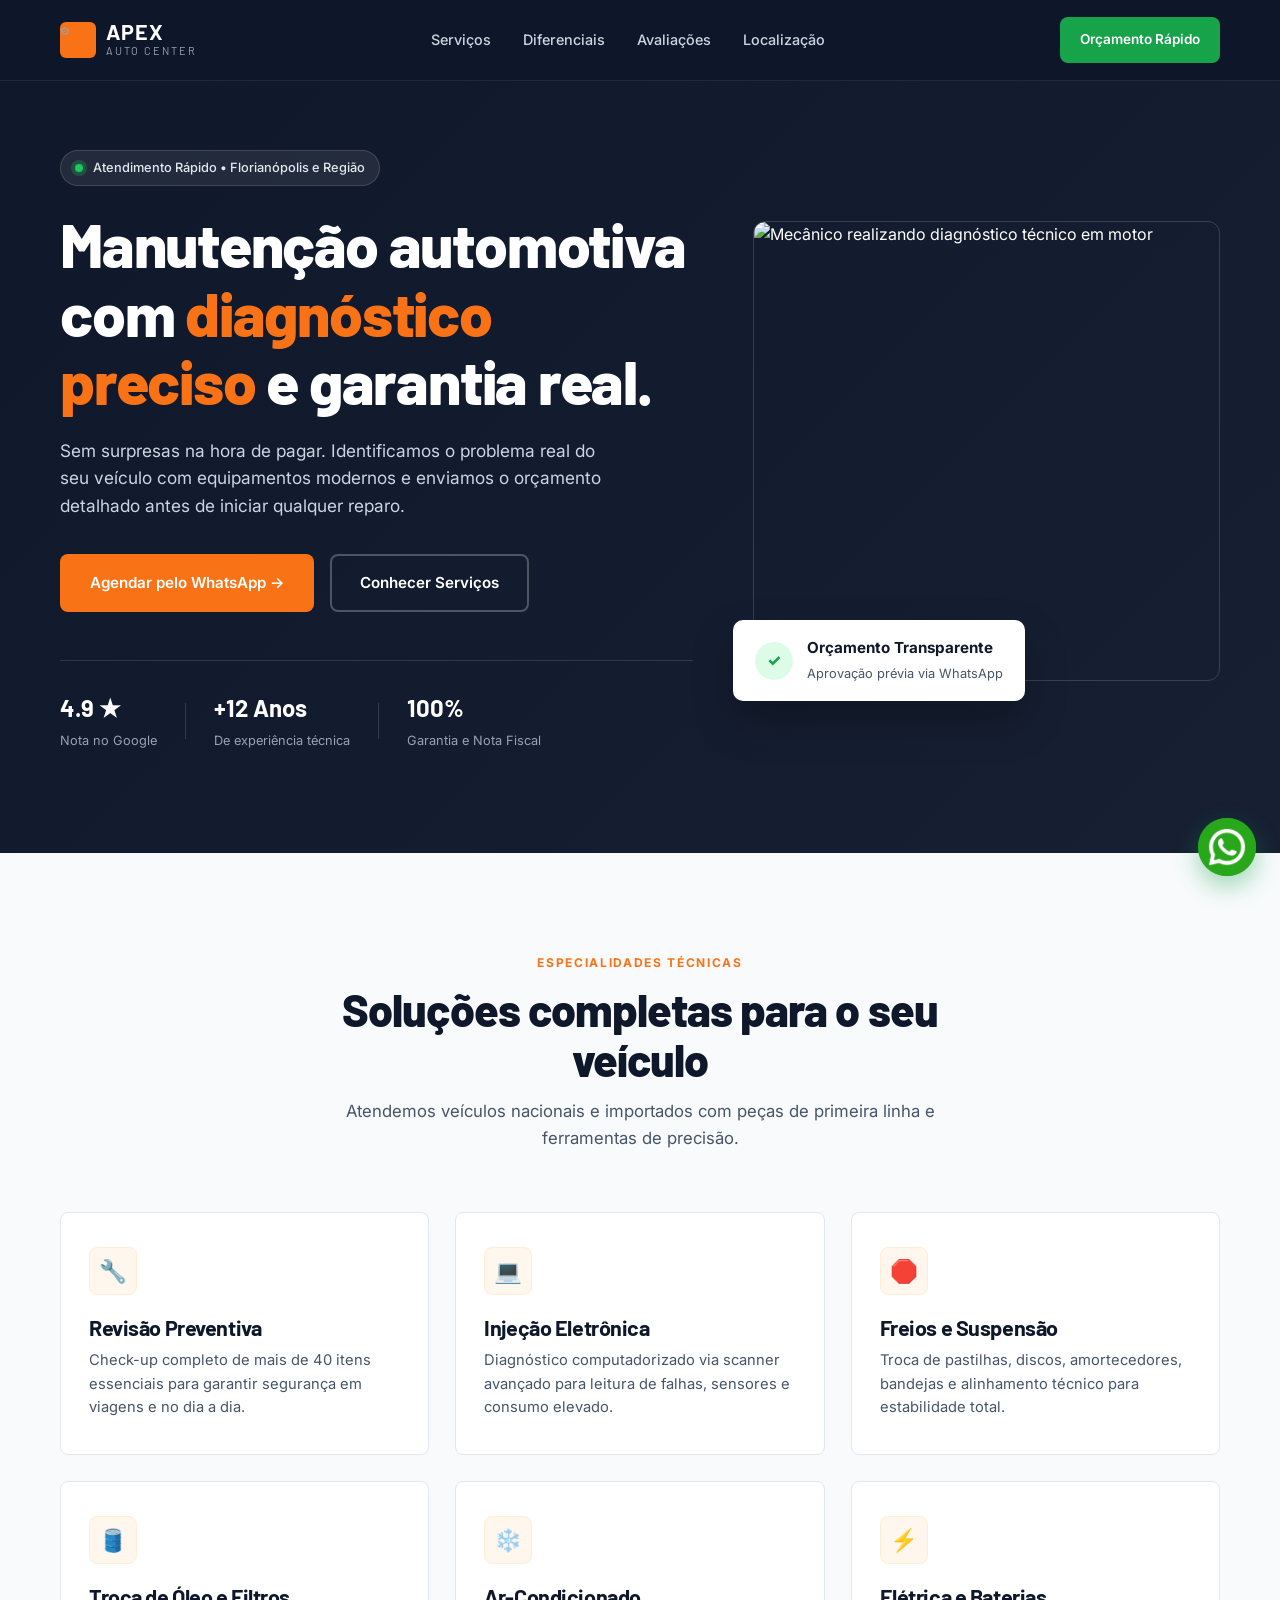
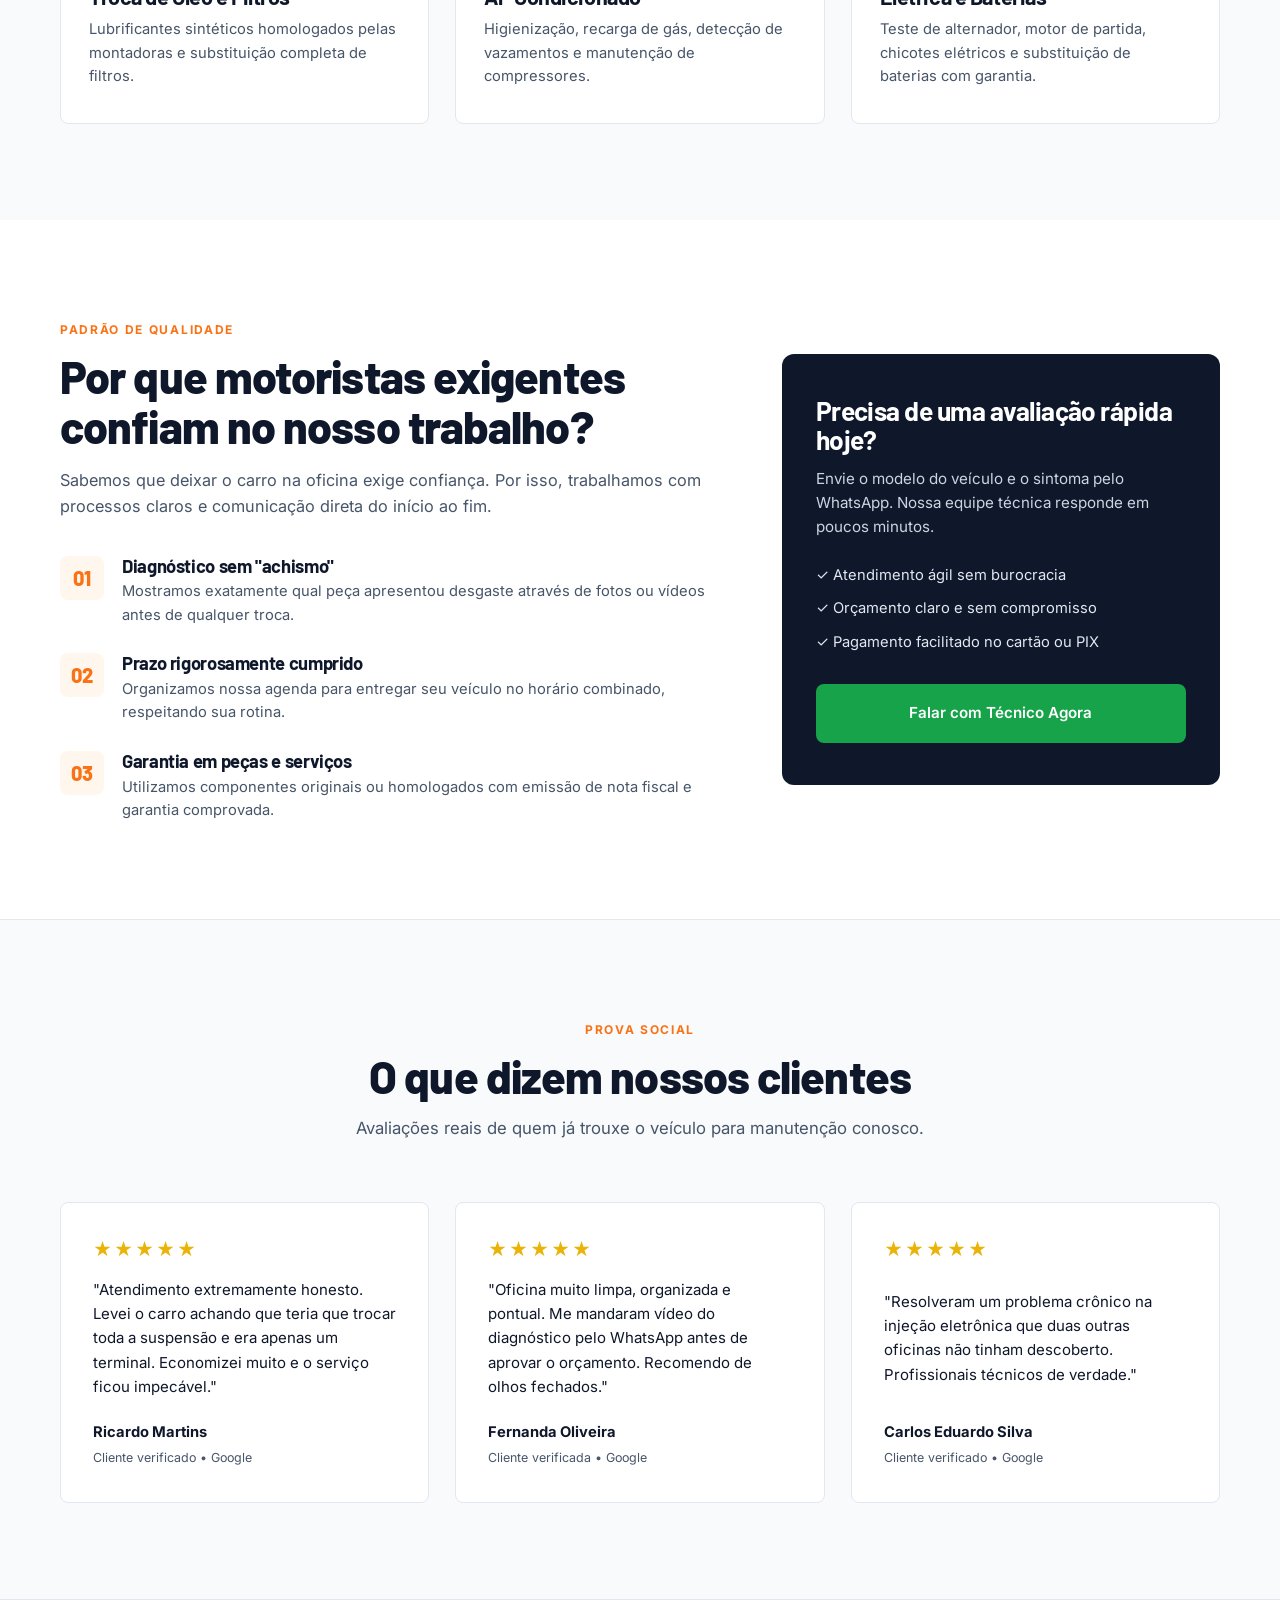
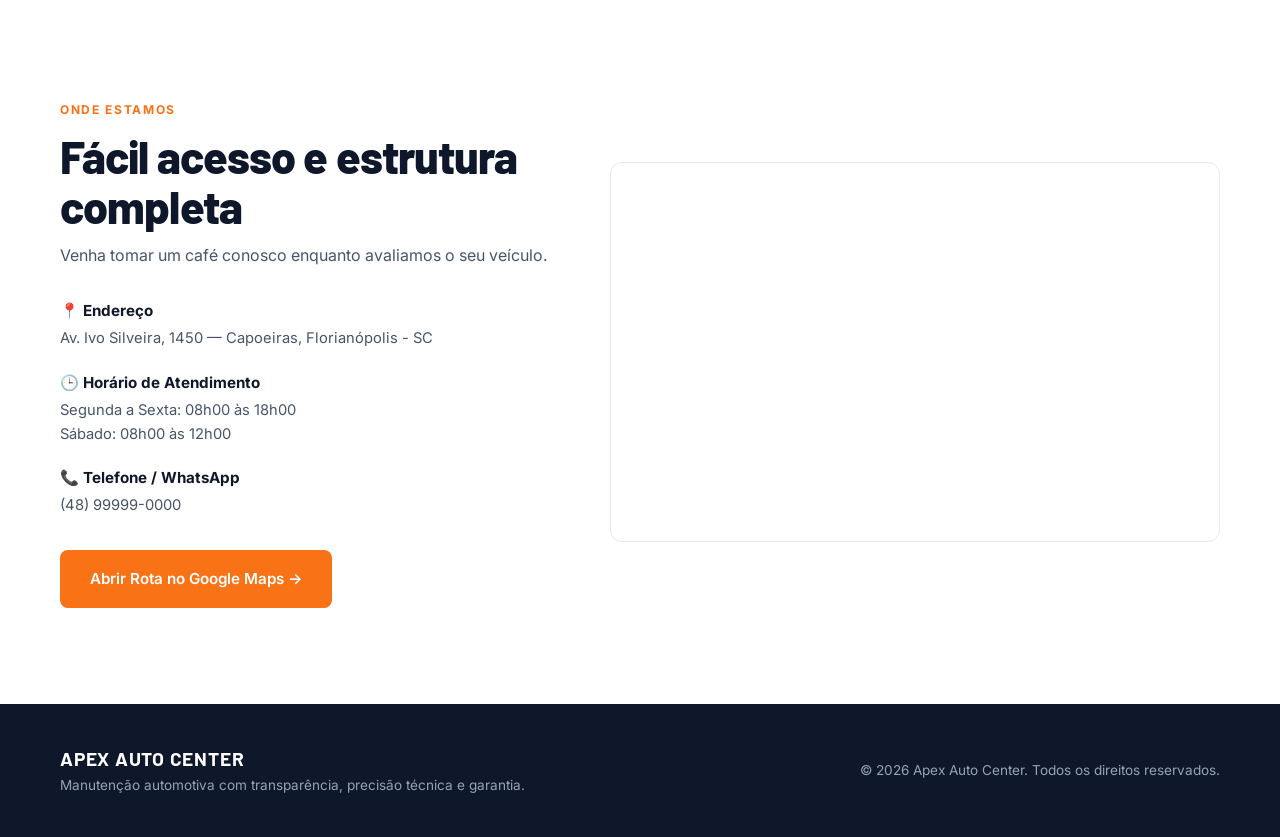
==== index.html @ bbd50265 "Primeiro commit" ====
<!DOCTYPE html>
<html lang="pt-BR">
<head>
  <meta charset="UTF-8" />
  <meta name="viewport" content="width=device-width, initial-scale=1.0" />
  <meta name="description" content="Centro Automotivo e Manutenção Técnica em Florianópolis. Diagnóstico computadorizado, revisão preventiva, freios, suspensão e orçamento transparente." />
  <title>Apex Auto Center | Manutenção Automotiva & Diagnóstico</title>

  <!-- Google Fonts: Barlow (títulos de impacto) e Inter (leitura limpa) -->
  <link rel="preconnect" href="https://fonts.googleapis.com">
  <link rel="preconnect" href="https://fonts.gstatic.com" crossorigin>
  <link href="https://fonts.googleapis.com/css2?family=Barlow:wght@600;700;800&family=Inter:wght@400;500;600&display=swap" rel="stylesheet">

  <link rel="stylesheet" href="style.css" />
</head>
<body>

  <!-- HEADER FIXO -->
  <header class="header" id="header">
    <div class="container nav-container">
      <a href="#inicio" class="logo">
        <span class="logo-badge">⚙</span>
        <div>
          <strong>APEX</strong><span>AUTO CENTER</span>
        </div>
      </a>

      <nav class="nav" id="nav">
        <a href="#servicos" class="nav-link">Serviços</a>
        <a href="#diferenciais" class="nav-link">Diferenciais</a>
        <a href="#avaliacoes" class="nav-link">Avaliações</a>
        <a href="#localizacao" class="nav-link">Localização</a>
      </nav>

      <div class="header-actions">
        <a href="https://wa.me/5548999990000?text=Ol%C3%A1!%20Gostaria%20de%20solicitar%20um%20or%C3%A7amento." target="_blank" rel="noopener" class="btn btn-whatsapp btn-sm">
          Orçamento Rápido
        </a>
        <button class="menu-toggle" id="menuToggle" aria-label="Abrir menu">
          <span></span>
          <span></span>
          <span></span>
        </button>
      </div>
    </div>
  </header>

  <main>
    <!-- HERO SECTION (AUTORIDADE E CONVERSÃO IMEDIATA) -->
    <section class="hero" id="inicio">
      <div class="container hero-grid">
        <div class="hero-content">
          <div class="status-pill">
            <span class="pulse-dot"></span> Atendimento Rápido • Florianópolis e Região
          </div>

          <h1>Manutenção automotiva com <span>diagnóstico preciso</span> e garantia real.</h1>

          <p class="hero-subtitle">
            Sem surpresas na hora de pagar. Identificamos o problema real do seu veículo com equipamentos modernos e enviamos o orçamento detalhado antes de iniciar qualquer reparo.
          </p>

          <div class="hero-cta-group">
            <a href="https://wa.me/5548999990000?text=Ol%C3%A1!%20Preciso%20agendar%20um%20servi%C3%A7o%20ou%20or%C3%A7amento." target="_blank" rel="noopener" class="btn btn-primary">
              Agendar pelo WhatsApp →
            </a>
            <a href="#servicos" class="btn btn-outline">
              Conhecer Serviços
            </a>
          </div>

          <!-- BARRA DE PROVA DE AUTORIDADE -->
          <div class="trust-bar">
            <div class="trust-item">
              <strong>4.9 ★</strong>
              <span>Nota no Google</span>
            </div>
            <div class="trust-divider"></div>
            <div class="trust-item">
              <strong>+12 Anos</strong>
              <span>De experiência técnica</span>
            </div>
            <div class="trust-divider"></div>
            <div class="trust-item">
              <strong>100%</strong>
              <span>Garantia e Nota Fiscal</span>
            </div>
          </div>
        </div>

        <div class="hero-visual">
          <div class="hero-card">
            <!-- Substitua pela foto real da oficina ou técnico trabalhando -->
            <img src="https://images.unsplash.com/photo-1619642751034-765dfdf7c58e?auto=format&fit=crop&w=900&q=80" alt="Mecânico realizando diagnóstico técnico em motor">
            <div class="floating-badge">
              <span class="badge-icon">✓</span>
              <div>
                <strong>Orçamento Transparente</strong>
                <small>Aprovação prévia via WhatsApp</small>
              </div>
            </div>
          </div>
        </div>
      </div>
    </section>

    <!-- SERVIÇOS (DIRETO AO PONTO) -->
    <section class="section services-section" id="servicos">
      <div class="container">
        <div class="section-header">
          <span class="section-tag">ESPECIALIDADES TÉCNICAS</span>
          <h2>Soluções completas para o seu veículo</h2>
          <p>Atendemos veículos nacionais e importados com peças de primeira linha e ferramentas de precisão.</p>
        </div>

        <div class="services-grid">
          <article class="service-card">
            <div class="service-icon">🔧</div>
            <h3>Revisão Preventiva</h3>
            <p>Check-up completo de mais de 40 itens essenciais para garantir segurança em viagens e no dia a dia.</p>
          </article>

          <article class="service-card">
            <div class="service-icon">💻</div>
            <h3>Injeção Eletrônica</h3>
            <p>Diagnóstico computadorizado via scanner avançado para leitura de falhas, sensores e consumo elevado.</p>
          </article>

          <article class="service-card">
            <div class="service-icon">🛑</div>
            <h3>Freios e Suspensão</h3>
            <p>Troca de pastilhas, discos, amortecedores, bandejas e alinhamento técnico para estabilidade total.</p>
          </article>

          <article class="service-card">
            <div class="service-icon">🛢️</div>
            <h3>Troca de Óleo e Filtros</h3>
            <p>Lubrificantes sintéticos homologados pelas montadoras e substituição completa de filtros.</p>
          </article>

          <article class="service-card">
            <div class="service-icon">❄️</div>
            <h3>Ar-Condicionado</h3>
            <p>Higienização, recarga de gás, detecção de vazamentos e manutenção de compressores.</p>
          </article>

          <article class="service-card">
            <div class="service-icon">⚡</div>
            <h3>Elétrica e Baterias</h3>
            <p>Teste de alternador, motor de partida, chicotes elétricos e substituição de baterias com garantia.</p>
          </article>
        </div>
      </div>
    </section>

    <!-- POR QUE ESCOLHER (QUEBRA DE OBJEÇÕES) -->
    <section class="section why-section" id="diferenciais">
      <div class="container why-grid">
        <div class="why-content">
          <span class="section-tag">PADRÃO DE QUALIDADE</span>
          <h2>Por que motoristas exigentes confiam no nosso trabalho?</h2>
          <p class="why-lead">
            Sabemos que deixar o carro na oficina exige confiança. Por isso, trabalhamos com processos claros e comunicação direta do início ao fim.
          </p>

          <div class="pillars-list">
            <div class="pillar">
              <div class="pillar-number">01</div>
              <div>
                <h3>Diagnóstico sem "achismo"</h3>
                <p>Mostramos exatamente qual peça apresentou desgaste através de fotos ou vídeos antes de qualquer troca.</p>
              </div>
            </div>

            <div class="pillar">
              <div class="pillar-number">02</div>
              <div>
                <h3>Prazo rigorosamente cumprido</h3>
                <p>Organizamos nossa agenda para entregar seu veículo no horário combinado, respeitando sua rotina.</p>
              </div>
            </div>

            <div class="pillar">
              <div class="pillar-number">03</div>
              <div>
                <h3>Garantia em peças e serviços</h3>
                <p>Utilizamos componentes originais ou homologados com emissão de nota fiscal e garantia comprovada.</p>
              </div>
            </div>
          </div>
        </div>

        <div class="why-cta-box">
          <h3>Precisa de uma avaliação rápida hoje?</h3>
          <p>Envie o modelo do veículo e o sintoma pelo WhatsApp. Nossa equipe técnica responde em poucos minutos.</p>
          <ul class="check-list">
            <li>✓ Atendimento ágil sem burocracia</li>
            <li>✓ Orçamento claro e sem compromisso</li>
            <li>✓ Pagamento facilitado no cartão ou PIX</li>
          </ul>
          <a href="https://wa.me/5548999990000?text=Ol%C3%A1!%20Gostaria%20de%20falar%20com%20um%20t%C3%A9cnico." target="_blank" rel="noopener" class="btn btn-whatsapp btn-full">
            Falar com Técnico Agora
          </a>
        </div>
      </div>
    </section>

    <!-- AVALIAÇÕES (PROVA SOCIAL LOCAL) -->
    <section class="section reviews-section" id="avaliacoes">
      <div class="container">
        <div class="section-header">
          <span class="section-tag">PROVA SOCIAL</span>
          <h2>O que dizem nossos clientes</h2>
          <p>Avaliações reais de quem já trouxe o veículo para manutenção conosco.</p>
        </div>

        <div class="reviews-grid">
          <article class="review-card">
            <div class="stars">★★★★★</div>
            <p>"Atendimento extremamente honesto. Levei o carro achando que teria que trocar toda a suspensão e era apenas um terminal. Economizei muito e o serviço ficou impecável."</p>
            <div class="reviewer">
              <strong>Ricardo Martins</strong>
              <span>Cliente verificado • Google</span>
            </div>
          </article>

          <article class="review-card">
            <div class="stars">★★★★★</div>
            <p>"Oficina muito limpa, organizada e pontual. Me mandaram vídeo do diagnóstico pelo WhatsApp antes de aprovar o orçamento. Recomendo de olhos fechados."</p>
            <div class="reviewer">
              <strong>Fernanda Oliveira</strong>
              <span>Cliente verificada • Google</span>
            </div>
          </article>

          <article class="review-card">
            <div class="stars">★★★★★</div>
            <p>"Resolveram um problema crônico na injeção eletrônica que duas outras oficinas não tinham descoberto. Profissionais técnicos de verdade."</p>
            <div class="reviewer">
              <strong>Carlos Eduardo Silva</strong>
              <span>Cliente verificado • Google</span>
            </div>
          </article>
        </div>
      </div>
    </section>

    <!-- LOCALIZAÇÃO E CONTATO DIRETO -->
    <section class="section location-section" id="localizacao">
      <div class="container location-grid">
        <div class="location-info">
          <span class="section-tag">ONDE ESTAMOS</span>
          <h2>Fácil acesso e estrutura completa</h2>
          <p>Venha tomar um café conosco enquanto avaliamos o seu veículo.</p>

          <div class="info-blocks">
            <div class="info-item">
              <strong>📍 Endereço</strong>
              <p>Av. Ivo Silveira, 1450 — Capoeiras, Florianópolis - SC</p>
            </div>

            <div class="info-item">
              <strong>🕒 Horário de Atendimento</strong>
              <p>Segunda a Sexta: 08h00 às 18h00<br>Sábado: 08h00 às 12h00</p>
            </div>

            <div class="info-item">
              <strong>📞 Telefone / WhatsApp</strong>
              <p>(48) 99999-0000</p>
            </div>
          </div>

          <a href="https://maps.google.com/?q=Florianopolis+SC" target="_blank" rel="noopener" class="btn btn-primary">
            Abrir Rota no Google Maps →
          </a>
        </div>

        <div class="map-frame">
          <!-- Iframe real do Google Maps -->
          <iframe
            title="Mapa de localização"
            src="https://www.google.com/maps/embed?pb=!1m18!1m12!1m3!1d56571.60336381373!2d-48.5982458!3d-27.5953778!2m3!1f0!2f0!3f0!3m2!1i1024!2i768!4f13.1!3m3!1m2!1s0x9527394eb2c632d7%3A0x81bc550b6a04c746!2sFlorian%C3%B3polis%2C%20SC!5e0!3m2!1spt-BR!2sbr!4v1700000000000"
            width="100%"
            height="100%"
            style="border:0;"
            allowfullscreen=""
            loading="lazy"
            referrerpolicy="no-referrer-when-downgrade">
          </iframe>
        </div>
      </div>
    </section>
  </main>

  <!-- FOOTER -->
  <footer class="footer">
    <div class="container footer-content">
      <div class="footer-brand">
        <strong>APEX AUTO CENTER</strong>
        <p>Manutenção automotiva com transparência, precisão técnica e garantia.</p>
      </div>
      <p class="footer-copy">© 2026 Apex Auto Center. Todos os direitos reservados.</p>
    </div>
  </footer>

  <!-- BOTÃO FLUTUANTE WHATSAPP -->
  <a href="https://wa.me/5548999990000?text=Ol%C3%A1!%20Vim%20pelo%20site%20e%20gostaria%20de%20um%20or%C3%A7amento." target="_blank" rel="noopener" class="whatsapp-float" aria-label="Falar no WhatsApp">
                <img src="image/whatsapp.png" alt="Fale conosco!">

  </a>

  <!-- SCRIPT SIMPLES PARA MENU MOBILE -->
  <script>
    const menuToggle = document.getElementById('menuToggle');
    const nav = document.getElementById('nav');

    menuToggle.addEventListener('click', () => {
      nav.classList.toggle('open');
      menuToggle.classList.toggle('open');
    });

    document.querySelectorAll('.nav-link').forEach(link => {
      link.addEventListener('click', () => {
        nav.classList.remove('open');
        menuToggle.classList.remove('open');
      });
    });
  </script>
</body>
</html>
---- style.css ----
:root {
  --navy: #0f172a;
  --navy-light: #1e293b;
  --accent: #f97316;
  --accent-hover: #ea580c;
  --whatsapp: #16a34a;
  --whatsapp-hover: #15803d;
  --bg-light: #f8fafc;
  --white: #ffffff;
  --text-dark: #0f172a;
  --text-muted: #475569;
  --border: #e2e8f0;

  --font-display: 'Barlow', sans-serif;
  --font-body: 'Inter', sans-serif;
  --container: 1160px;
  --radius: 8px;
  --transition: 0.25s ease;
}

* {
  margin: 0;
  padding: 0;
  box-sizing: border-box;
}

html {
  scroll-behavior: smooth;
  scroll-padding-top: 84px;
}

body {
  font-family: var(--font-body);
  color: var(--text-dark);
  background: var(--white);
  line-height: 1.6;
  overflow-x: hidden;
}

a {
  text-decoration: none;
  color: inherit;
}

img {
  display: block;
  max-width: 100%;
}

.container {
  width: min(92%, var(--container));
  margin: 0 auto;
}

.section {
  padding: 96px 0;
}

/* TIPOGRAFIA */
h1, h2, h3 {
  font-family: var(--font-display);
  font-weight: 800;
  line-height: 1.12;
  letter-spacing: -0.02em;
}

h1 {
  font-size: clamp(2.4rem, 5vw, 3.8rem);
}

h2 {
  font-size: clamp(2rem, 3.8vw, 2.8rem);
}

h3 {
  font-size: 1.35rem;
  font-weight: 700;
}

.section-tag {
  display: inline-block;
  color: var(--accent);
  font-size: 0.75rem;
  font-weight: 700;
  letter-spacing: 0.14em;
  text-transform: uppercase;
  margin-bottom: 12px;
}

.section-header {
  max-width: 660px;
  margin: 0 auto 60px;
  text-align: center;
}

.section-header h2 {
  margin-bottom: 14px;
  color: var(--navy);
}

.section-header p {
  color: var(--text-muted);
  font-size: 1.05rem;
}

/* BOTÕES */
.btn {
  display: inline-flex;
  align-items: center;
  justify-content: center;
  gap: 10px;
  padding: 15px 28px;
  border-radius: var(--radius);
  font-weight: 600;
  font-size: 0.95rem;
  transition: var(--transition);
  cursor: pointer;
  border: 2px solid transparent;
}

.btn-sm {
  padding: 10px 18px;
  font-size: 0.85rem;
}

.btn-full {
  width: 100%;
}

.btn-primary {
  background: var(--accent);
  color: var(--white);
}

.btn-primary:hover {
  background: var(--accent-hover);
  transform: translateY(-2px);
}

.btn-whatsapp {
  background: var(--whatsapp);
  color: var(--white);
}

.btn-whatsapp:hover {
  background: var(--whatsapp-hover);
  transform: translateY(-2px);
}

.btn-outline {
  border-color: rgba(255, 255, 255, 0.25);
  color: var(--white);
  background: transparent;
}

.btn-outline:hover {
  border-color: var(--white);
  background: rgba(255, 255, 255, 0.08);
}

/* HEADER */
.header {
  position: fixed;
  top: 0;
  left: 0;
  width: 100%;
  background: rgba(15, 23, 42, 0.96);
  backdrop-filter: blur(8px);
  border-bottom: 1px solid rgba(255, 255, 255, 0.08);
  z-index: 1000;
}

.nav-container {
  height: 80px;
  display: flex;
  align-items: center;
  justify-content: space-between;
}

.logo {
  display: flex;
  align-items: center;
  gap: 10px;
  color: var(--white);
  font-family: var(--font-display);
}

.logo-badge {
  width: 36px;
  height: 36px;
  background: var(--accent);
  color: var(--white);
  border-radius: 6px;
  display: grid;
  place-items: center;
  font-size: 1.2rem;
}

.logo strong {
  font-size: 1.35rem;
  letter-spacing: 0.04em;
  display: block;
  line-height: 1;
}

.logo span {
  font-size: 0.68rem;
  letter-spacing: 0.18em;
  color: #94a3b8;
  display: block;
}

.nav {
  display: flex;
  align-items: center;
  gap: 32px;
}

.nav-link {
  color: #cbd5e1;
  font-size: 0.9rem;
  font-weight: 500;
  transition: var(--transition);
}

.nav-link:hover {
  color: var(--accent);
}

.header-actions {
  display: flex;
  align-items: center;
  gap: 14px;
}

.menu-toggle {
  display: none;
  background: transparent;
  border: 0;
  width: 32px;
  cursor: pointer;
}

.menu-toggle span {
  display: block;
  width: 100%;
  height: 2px;
  background: var(--white);
  margin: 6px 0;
  transition: var(--transition);
}

/* HERO */
.hero {
  background: linear-gradient(135deg, var(--navy) 0%, #172033 100%);
  color: var(--white);
  padding: 150px 0 100px;
}

.hero-grid {
  display: grid;
  grid-template-columns: 1.15fr 0.85fr;
  gap: 60px;
  align-items: center;
}

.status-pill {
  display: inline-flex;
  align-items: center;
  gap: 10px;
  background: rgba(255, 255, 255, 0.08);
  border: 1px solid rgba(255, 255, 255, 0.14);
  padding: 7px 14px;
  border-radius: 999px;
  font-size: 0.8rem;
  font-weight: 500;
  color: #e2e8f0;
  margin-bottom: 24px;
}

.pulse-dot {
  width: 8px;
  height: 8px;
  background: #22c55e;
  border-radius: 50%;
  box-shadow: 0 0 0 4px rgba(34, 197, 94, 0.25);
}

.hero h1 {
  margin-bottom: 22px;
}

.hero h1 span {
  color: var(--accent);
}

.hero-subtitle {
  color: #cbd5e1;
  font-size: 1.08rem;
  max-width: 560px;
  margin-bottom: 34px;
}

.hero-cta-group {
  display: flex;
  flex-wrap: wrap;
  gap: 16px;
  margin-bottom: 48px;
}

.trust-bar {
  display: flex;
  align-items: center;
  gap: 28px;
  padding-top: 28px;
  border-top: 1px solid rgba(255, 255, 255, 0.12);
}

.trust-item strong {
  display: block;
  font-family: var(--font-display);
  font-size: 1.5rem;
  color: var(--white);
}

.trust-item span {
  font-size: 0.8rem;
  color: #94a3b8;
}

.trust-divider {
  width: 1px;
  height: 36px;
  background: rgba(255, 255, 255, 0.14);
}

.hero-card {
  position: relative;
  border-radius: 12px;
}

.hero-card img {
  width: 100%;
  height: 460px;
  object-fit: cover;
  border-radius: 12px;
  border: 1px solid rgba(255, 255, 255, 0.15);
}

.floating-badge {
  position: absolute;
  bottom: -20px;
  left: -20px;
  background: var(--white);
  color: var(--navy);
  padding: 16px 22px;
  border-radius: 10px;
  box-shadow: 0 20px 40px rgba(0, 0, 0, 0.28);
  display: flex;
  align-items: center;
  gap: 14px;
}

.badge-icon {
  width: 38px;
  height: 38px;
  background: #dcfce7;
  color: var(--whatsapp);
  border-radius: 50%;
  display: grid;
  place-items: center;
  font-weight: 800;
}

.floating-badge strong {
  display: block;
  font-size: 0.95rem;
}

.floating-badge small {
  color: var(--text-muted);
  font-size: 0.8rem;
}

/* SERVIÇOS */
.services-section {
  background: var(--bg-light);
}

.services-grid {
  display: grid;
  grid-template-columns: repeat(3, 1fr);
  gap: 26px;
}

.service-card {
  background: var(--white);
  padding: 34px 28px;
  border-radius: var(--radius);
  border: 1px solid var(--border);
  transition: var(--transition);
}

.service-card:hover {
  transform: translateY(-4px);
  border-color: var(--accent);
  box-shadow: 0 14px 30px rgba(15, 23, 42, 0.06);
}

.service-icon {
  width: 48px;
  height: 48px;
  background: #fff7ed;
  border: 1px solid #ffedd5;
  border-radius: 8px;
  display: grid;
  place-items: center;
  font-size: 1.4rem;
  margin-bottom: 20px;
}

.service-card h3 {
  margin-bottom: 10px;
  color: var(--navy);
}

.service-card p {
  color: var(--text-muted);
  font-size: 0.92rem;
}

/* DIFERENCIAIS / QUEBRA DE OBJEÇÕES */
.why-grid {
  display: grid;
  grid-template-columns: 1.2fr 0.8fr;
  gap: 64px;
  align-items: center;
}

.why-content h2 {
  margin-bottom: 16px;
}

.why-lead {
  color: var(--text-muted);
  margin-bottom: 36px;
  font-size: 1.02rem;
}

.pillars-list {
  display: flex;
  flex-direction: column;
  gap: 26px;
}

.pillar {
  display: flex;
  gap: 18px;
}

.pillar-number {
  font-family: var(--font-display);
  font-weight: 800;
  font-size: 1.25rem;
  color: var(--accent);
  background: #fff7ed;
  width: 44px;
  height: 44px;
  border-radius: 8px;
  display: grid;
  place-items: center;
  flex-shrink: 0;
}

.pillar h3 {
  font-size: 1.15rem;
  margin-bottom: 4px;
}

.pillar p {
  color: var(--text-muted);
  font-size: 0.92rem;
}

.why-cta-box {
  background: var(--navy);
  color: var(--white);
  padding: 42px 34px;
  border-radius: 12px;
}

.why-cta-box h3 {
  font-size: 1.65rem;
  margin-bottom: 12px;
}

.why-cta-box p {
  color: #cbd5e1;
  font-size: 0.95rem;
  margin-bottom: 24px;
}

.check-list {
  list-style: none;
  margin-bottom: 30px;
  display: flex;
  flex-direction: column;
  gap: 10px;
  font-size: 0.92rem;
  color: #e2e8f0;
}

/* AVALIAÇÕES */
.reviews-section {
  background: var(--bg-light);
  border-top: 1px solid var(--border);
  border-bottom: 1px solid var(--border);
}

.reviews-grid {
  display: grid;
  grid-template-columns: repeat(3, 1fr);
  gap: 26px;
}

.review-card {
  background: var(--white);
  padding: 32px;
  border-radius: var(--radius);
  border: 1px solid var(--border);
  display: flex;
  flex-direction: column;
  justify-content: space-between;
}

.stars {
  color: #eab308;
  font-size: 1.15rem;
  letter-spacing: 2px;
  margin-bottom: 14px;
}

.review-card p {
  color: var(--text-dark);
  font-size: 0.94rem;
  margin-bottom: 22px;
}

.reviewer strong {
  display: block;
  font-size: 0.92rem;
  color: var(--navy);
}

.reviewer span {
  font-size: 0.78rem;
  color: var(--text-muted);
}

/* LOCALIZAÇÃO */
.location-grid {
  display: grid;
  grid-template-columns: 0.9fr 1.1fr;
  gap: 50px;
  align-items: center;
}

.location-info h2 {
  margin-bottom: 12px;
}

.location-info > p {
  color: var(--text-muted);
  margin-bottom: 30px;
}

.info-blocks {
  display: flex;
  flex-direction: column;
  gap: 20px;
  margin-bottom: 32px;
}

.info-item strong {
  display: block;
  font-size: 0.95rem;
  color: var(--navy);
  margin-bottom: 4px;
}

.info-item p {
  color: var(--text-muted);
  font-size: 0.92rem;
}

.map-frame {
  height: 380px;
  border-radius: 12px;
  overflow: hidden;
  border: 1px solid var(--border);
}

/* FOOTER */
.footer {
  background: var(--navy);
  color: #94a3b8;
  padding: 40px 0;
}

.footer-content {
  display: flex;
  justify-content: space-between;
  align-items: center;
  gap: 20px;
  flex-wrap: wrap;
}

.footer-brand strong {
  color: var(--white);
  font-family: var(--font-display);
  font-size: 1.2rem;
  letter-spacing: 0.04em;
}

.footer-brand p,
.footer-copy {
  font-size: 0.85rem;
}

/* BOTÃO FLUTUANTE WHATSAPP */
.whatsapp-float {
  position: fixed;
  right: 24px;
  bottom: 24px;
  width: 58px;
  height: 58px;
  background: var(--whatsapp);
  color: var(--white);
  border-radius: 50%;
  display: grid;
  place-items: center;
  font-size: 1.6rem;
  box-shadow: 0 10px 25px rgba(22, 163, 74, 0.4);
  z-index: 999;
  transition: var(--transition);
}

.whatsapp-float:hover {
  transform: scale(1.08);
  background: var(--whatsapp-hover);
}

/* RESPONSIVO */
@media (max-width: 960px) {
  .hero-grid,
  .why-grid,
  .location-grid {
    grid-template-columns: 1fr;
    gap: 44px;
  }

  .services-grid,
  .reviews-grid {
    grid-template-columns: repeat(2, 1fr);
  }

  .floating-badge {
    left: 16px;
    bottom: 16px;
  }
}

@media (max-width: 680px) {
  .menu-toggle {
    display: block;
  }

  .nav {
    position: fixed;
    top: 80px;
    left: 0;
    width: 100%;
    background: var(--navy);
    flex-direction: column;
    padding: 32px 0;
    gap: 24px;
    border-bottom: 1px solid rgba(255, 255, 255, 0.1);
    transform: translateY(-150%);
    transition: var(--transition);
  }

  .nav.open {
    transform: translateY(0);
  }

  .header-actions .btn-sm {
    display: none;
  }

  .services-grid,
  .reviews-grid {
    grid-template-columns: 1fr;
  }

  .trust-bar {
    flex-wrap: wrap;
    gap: 18px;
  }

  .trust-divider {
    display: none;
  }

  .hero-card img {
    height: 340px;
  }
}
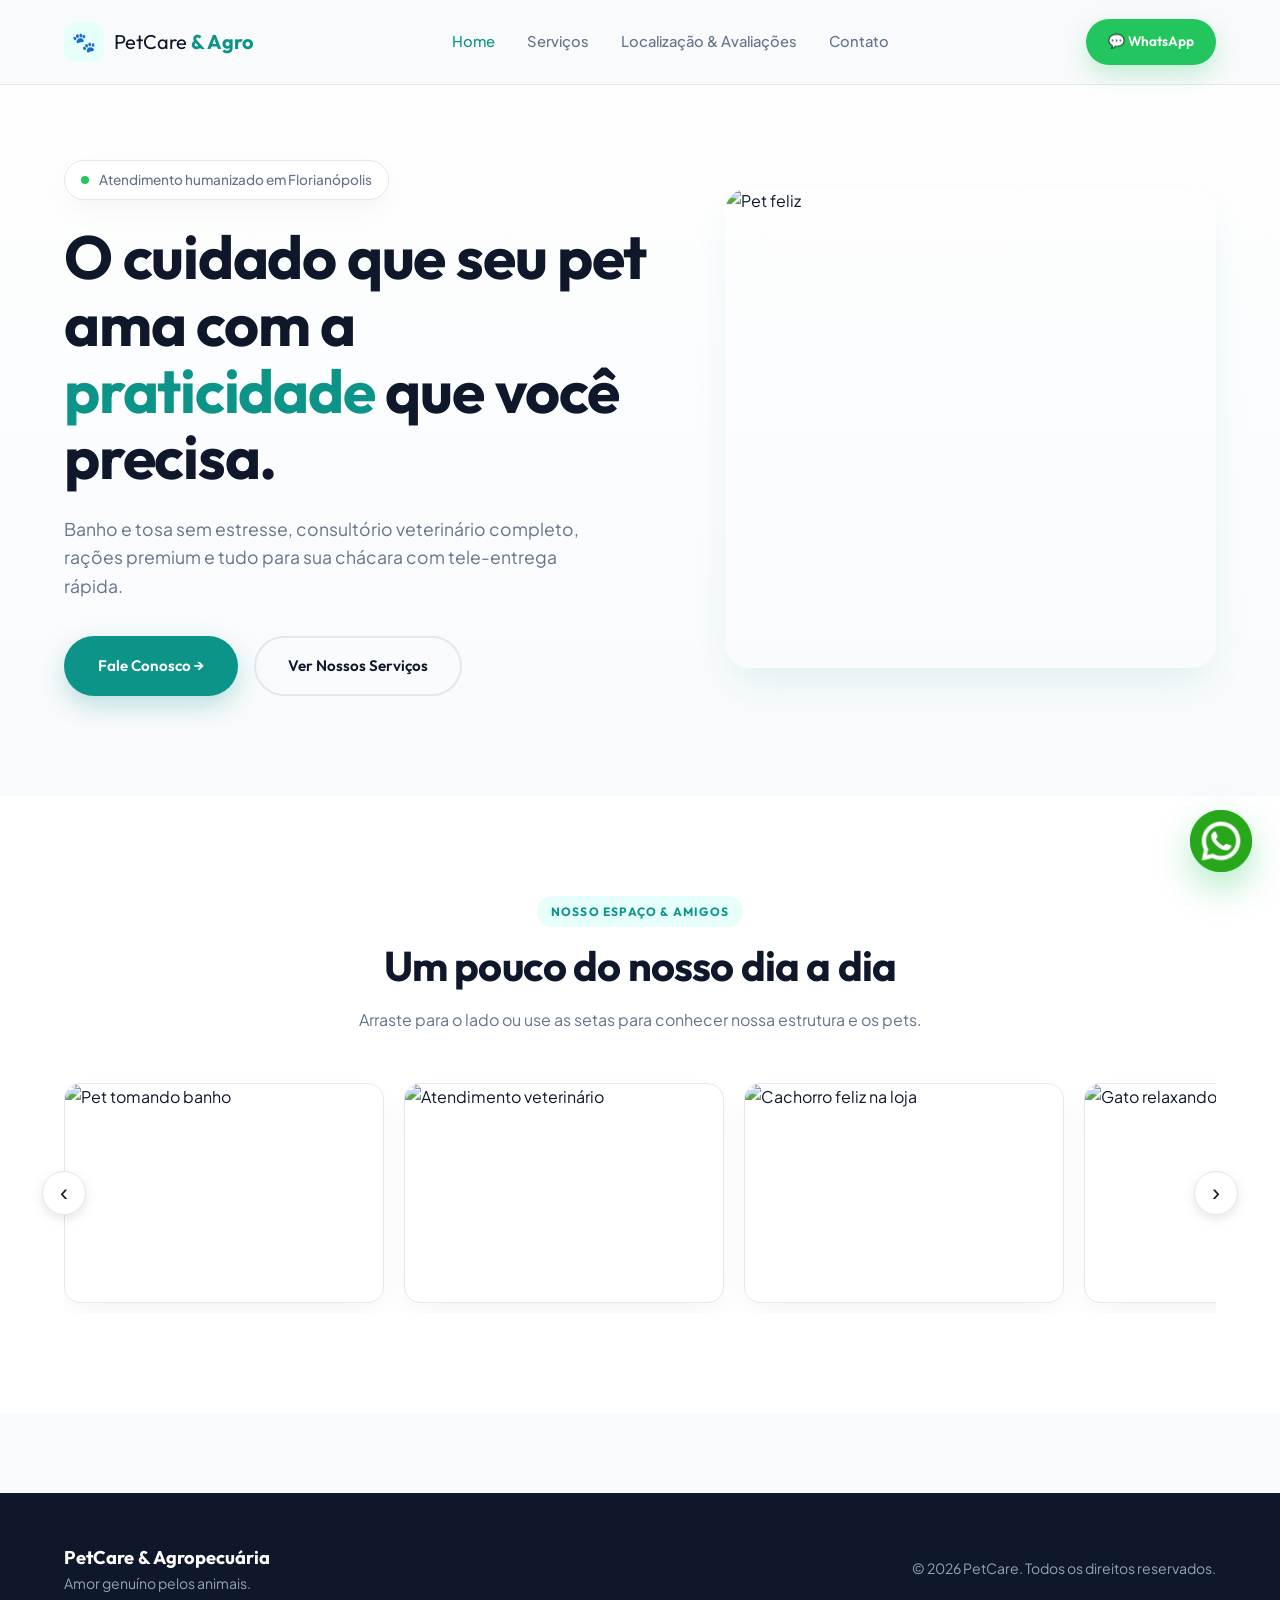
==== commit 986a9536: "Ajuste de index" ====
--- a/index.html
+++ b/index.html
@@ -3,290 +3,96 @@
 <head>
   <meta charset="UTF-8" />
   <meta name="viewport" content="width=device-width, initial-scale=1.0" />
-  <meta name="description" content="Centro Automotivo e Manutenção Técnica em Florianópolis. Diagnóstico computadorizado, revisão preventiva, freios, suspensão e orçamento transparente." />
-  <title>Apex Auto Center | Manutenção Automotiva & Diagnóstico</title>
-
-  <!-- Google Fonts: Barlow (títulos de impacto) e Inter (leitura limpa) -->
+  <title>PetCare & Agro | Home</title>
   <link rel="preconnect" href="https://fonts.googleapis.com">
   <link rel="preconnect" href="https://fonts.gstatic.com" crossorigin>
-  <link href="https://fonts.googleapis.com/css2?family=Barlow:wght@600;700;800&family=Inter:wght@400;500;600&display=swap" rel="stylesheet">
-
+  <link href="https://fonts.googleapis.com/css2?family=Outfit:wght@500;600;700;800&family=Plus+Jakarta+Sans:wght@400;500;600&display=swap" rel="stylesheet">
   <link rel="stylesheet" href="style.css" />
 </head>
 <body>
 
-  <!-- HEADER FIXO -->
+  <!-- HEADER / MENU DE NAVEGAÇÃO -->
   <header class="header" id="header">
     <div class="container nav-container">
-      <a href="#inicio" class="logo">
-        <span class="logo-badge">⚙</span>
-        <div>
-          <strong>APEX</strong><span>AUTO CENTER</span>
-        </div>
+      <a href="index.html" class="logo">
+        <div class="logo-icon">🐾</div>
+        <span>PetCare <strong>& Agro</strong></span>
       </a>
 
       <nav class="nav" id="nav">
-        <a href="#servicos" class="nav-link">Serviços</a>
-        <a href="#diferenciais" class="nav-link">Diferenciais</a>
-        <a href="#avaliacoes" class="nav-link">Avaliações</a>
-        <a href="#localizacao" class="nav-link">Localização</a>
+        <a href="index.html" class="nav-link active">Home</a>
+        <a href="servicos.html" class="nav-link">Serviços</a>
+        <a href="localizacao.html" class="nav-link">Localização & Avaliações</a>
+        <a href="contato.html" class="nav-link">Contato</a>
       </nav>
 
       <div class="header-actions">
-        <a href="https://wa.me/5548999990000?text=Ol%C3%A1!%20Gostaria%20de%20solicitar%20um%20or%C3%A7amento." target="_blank" rel="noopener" class="btn btn-whatsapp btn-sm">
-          Orçamento Rápido
-        </a>
-        <button class="menu-toggle" id="menuToggle" aria-label="Abrir menu">
-          <span></span>
-          <span></span>
-          <span></span>
+        <a href="https://wa.me/5548999990000" target="_blank" rel="noopener" class="btn btn-whatsapp btn-sm">💬 WhatsApp</a>
+        <button class="menu-toggle" id="menuToggle" aria-label="Menu">
+          <span></span><span></span><span></span>
         </button>
       </div>
     </div>
   </header>
 
+  <!-- CONTEÚDO PRINCIPAL -->
   <main>
-    <!-- HERO SECTION (AUTORIDADE E CONVERSÃO IMEDIATA) -->
-    <section class="hero" id="inicio">
+    <!-- HERO SECTION -->
+    <section class="hero">
       <div class="container hero-grid">
         <div class="hero-content">
-          <div class="status-pill">
-            <span class="pulse-dot"></span> Atendimento Rápido • Florianópolis e Região
+          <div class="hero-tag">
+            <span class="dot"></span> Atendimento humanizado em Florianópolis
           </div>
-
-          <h1>Manutenção automotiva com <span>diagnóstico preciso</span> e garantia real.</h1>
-
-          <p class="hero-subtitle">
-            Sem surpresas na hora de pagar. Identificamos o problema real do seu veículo com equipamentos modernos e enviamos o orçamento detalhado antes de iniciar qualquer reparo.
+          <h1>O cuidado que seu pet ama com a <span>praticidade</span> que você precisa.</h1>
+          <p class="hero-desc">
+            Banho e tosa sem estresse, consultório veterinário completo, rações premium e tudo para sua chácara com tele-entrega rápida.
           </p>
-
-          <div class="hero-cta-group">
-            <a href="https://wa.me/5548999990000?text=Ol%C3%A1!%20Preciso%20agendar%20um%20servi%C3%A7o%20ou%20or%C3%A7amento." target="_blank" rel="noopener" class="btn btn-primary">
-              Agendar pelo WhatsApp →
-            </a>
-            <a href="#servicos" class="btn btn-outline">
-              Conhecer Serviços
-            </a>
-          </div>
-
-          <!-- BARRA DE PROVA DE AUTORIDADE -->
-          <div class="trust-bar">
-            <div class="trust-item">
-              <strong>4.9 ★</strong>
-              <span>Nota no Google</span>
-            </div>
-            <div class="trust-divider"></div>
-            <div class="trust-item">
-              <strong>+12 Anos</strong>
-              <span>De experiência técnica</span>
-            </div>
-            <div class="trust-divider"></div>
-            <div class="trust-item">
-              <strong>100%</strong>
-              <span>Garantia e Nota Fiscal</span>
-            </div>
+          <div class="hero-buttons">
+            <a href="contato.html" class="btn btn-primary">Fale Conosco →</a>
+            <a href="servicos.html" class="btn btn-outline">Ver Nossos Serviços</a>
           </div>
         </div>
-
-        <div class="hero-visual">
-          <div class="hero-card">
-            <!-- Substitua pela foto real da oficina ou técnico trabalhando -->
-            <img src="https://images.unsplash.com/photo-1619642751034-765dfdf7c58e?auto=format&fit=crop&w=900&q=80" alt="Mecânico realizando diagnóstico técnico em motor">
-            <div class="floating-badge">
-              <span class="badge-icon">✓</span>
-              <div>
-                <strong>Orçamento Transparente</strong>
-                <small>Aprovação prévia via WhatsApp</small>
-              </div>
-            </div>
+        <div class="hero-image-box">
+          <div class="image-frame">
+            <img src="https://images.unsplash.com/photo-1548767797-d8c844163c4c?auto=format&fit=crop&w=900&q=80" alt="Pet feliz">
           </div>
         </div>
       </div>
     </section>
 
-    <!-- SERVIÇOS (DIRETO AO PONTO) -->
-    <section class="section services-section" id="servicos">
+    <!-- SEÇÃO DE GALERIA EM CARROSSEL -->
+    <section class="section gallery-section" style="background: #FFFFFF;">
       <div class="container">
-        <div class="section-header">
-          <span class="section-tag">ESPECIALIDADES TÉCNICAS</span>
-          <h2>Soluções completas para o seu veículo</h2>
-          <p>Atendemos veículos nacionais e importados com peças de primeira linha e ferramentas de precisão.</p>
+        <div class="section-title" style="text-align: center; max-width: 600px; margin: 0 auto 40px;">
+          <span class="badge-sub">NOSSO ESPAÇO & AMIGOS</span>
+          <h2>Um pouco do nosso dia a dia</h2>
+          <p style="color: var(--text-muted); margin-top: 10px;">Arraste para o lado ou use as setas para conhecer nossa estrutura e os pets.</p>
         </div>
 
-        <div class="services-grid">
-          <article class="service-card">
-            <div class="service-icon">🔧</div>
-            <h3>Revisão Preventiva</h3>
-            <p>Check-up completo de mais de 40 itens essenciais para garantir segurança em viagens e no dia a dia.</p>
-          </article>
-
-          <article class="service-card">
-            <div class="service-icon">💻</div>
-            <h3>Injeção Eletrônica</h3>
-            <p>Diagnóstico computadorizado via scanner avançado para leitura de falhas, sensores e consumo elevado.</p>
-          </article>
-
-          <article class="service-card">
-            <div class="service-icon">🛑</div>
-            <h3>Freios e Suspensão</h3>
-            <p>Troca de pastilhas, discos, amortecedores, bandejas e alinhamento técnico para estabilidade total.</p>
-          </article>
-
-          <article class="service-card">
-            <div class="service-icon">🛢️</div>
-            <h3>Troca de Óleo e Filtros</h3>
-            <p>Lubrificantes sintéticos homologados pelas montadoras e substituição completa de filtros.</p>
-          </article>
-
-          <article class="service-card">
-            <div class="service-icon">❄️</div>
-            <h3>Ar-Condicionado</h3>
-            <p>Higienização, recarga de gás, detecção de vazamentos e manutenção de compressores.</p>
-          </article>
-
-          <article class="service-card">
-            <div class="service-icon">⚡</div>
-            <h3>Elétrica e Baterias</h3>
-            <p>Teste de alternador, motor de partida, chicotes elétricos e substituição de baterias com garantia.</p>
-          </article>
-        </div>
-      </div>
-    </section>
-
-    <!-- POR QUE ESCOLHER (QUEBRA DE OBJEÇÕES) -->
-    <section class="section why-section" id="diferenciais">
-      <div class="container why-grid">
-        <div class="why-content">
-          <span class="section-tag">PADRÃO DE QUALIDADE</span>
-          <h2>Por que motoristas exigentes confiam no nosso trabalho?</h2>
-          <p class="why-lead">
-            Sabemos que deixar o carro na oficina exige confiança. Por isso, trabalhamos com processos claros e comunicação direta do início ao fim.
-          </p>
-
-          <div class="pillars-list">
-            <div class="pillar">
-              <div class="pillar-number">01</div>
-              <div>
-                <h3>Diagnóstico sem "achismo"</h3>
-                <p>Mostramos exatamente qual peça apresentou desgaste através de fotos ou vídeos antes de qualquer troca.</p>
-              </div>
+        <!-- CONTAINER DO CARROSSEL -->
+        <div class="carousel-wrapper">
+          <button class="carousel-btn prev-btn" id="prevBtn" aria-label="Anterior">‹</button>
+          
+          <div class="carousel-track" id="carouselTrack">
+            <div class="carousel-item">
+              <img src="https://images.unsplash.com/photo-1516734212186-a967f81ad0d7?auto=format&fit=crop&w=800&q=80" alt="Pet tomando banho">
             </div>
-
-            <div class="pillar">
-              <div class="pillar-number">02</div>
-              <div>
-                <h3>Prazo rigorosamente cumprido</h3>
-                <p>Organizamos nossa agenda para entregar seu veículo no horário combinado, respeitando sua rotina.</p>
-              </div>
+            <div class="carousel-item">
+              <img src="https://images.unsplash.com/photo-1576201836106-db1758fd1c97?auto=format&fit=crop&w=800&q=80" alt="Atendimento veterinário">
             </div>
-
-            <div class="pillar">
-              <div class="pillar-number">03</div>
-              <div>
-                <h3>Garantia em peças e serviços</h3>
-                <p>Utilizamos componentes originais ou homologados com emissão de nota fiscal e garantia comprovada.</p>
-              </div>
+            <div class="carousel-item">
+              <img src="https://images.unsplash.com/photo-1583511655857-d19b40a7a54e?auto=format&fit=crop&w=800&q=80" alt="Cachorro feliz na loja">
             </div>
-          </div>
-        </div>
-
-        <div class="why-cta-box">
-          <h3>Precisa de uma avaliação rápida hoje?</h3>
-          <p>Envie o modelo do veículo e o sintoma pelo WhatsApp. Nossa equipe técnica responde em poucos minutos.</p>
-          <ul class="check-list">
-            <li>✓ Atendimento ágil sem burocracia</li>
-            <li>✓ Orçamento claro e sem compromisso</li>
-            <li>✓ Pagamento facilitado no cartão ou PIX</li>
-          </ul>
-          <a href="https://wa.me/5548999990000?text=Ol%C3%A1!%20Gostaria%20de%20falar%20com%20um%20t%C3%A9cnico." target="_blank" rel="noopener" class="btn btn-whatsapp btn-full">
-            Falar com Técnico Agora
-          </a>
-        </div>
-      </div>
-    </section>
-
-    <!-- AVALIAÇÕES (PROVA SOCIAL LOCAL) -->
-    <section class="section reviews-section" id="avaliacoes">
-      <div class="container">
-        <div class="section-header">
-          <span class="section-tag">PROVA SOCIAL</span>
-          <h2>O que dizem nossos clientes</h2>
-          <p>Avaliações reais de quem já trouxe o veículo para manutenção conosco.</p>
-        </div>
-
-        <div class="reviews-grid">
-          <article class="review-card">
-            <div class="stars">★★★★★</div>
-            <p>"Atendimento extremamente honesto. Levei o carro achando que teria que trocar toda a suspensão e era apenas um terminal. Economizei muito e o serviço ficou impecável."</p>
-            <div class="reviewer">
-              <strong>Ricardo Martins</strong>
-              <span>Cliente verificado • Google</span>
+            <div class="carousel-item">
+              <img src="https://images.unsplash.com/photo-1535930891776-0c2dfb7fda1a?auto=format&fit=crop&w=800&q=80" alt="Gato relaxando">
             </div>
-          </article>
-
-          <article class="review-card">
-            <div class="stars">★★★★★</div>
-            <p>"Oficina muito limpa, organizada e pontual. Me mandaram vídeo do diagnóstico pelo WhatsApp antes de aprovar o orçamento. Recomendo de olhos fechados."</p>
-            <div class="reviewer">
-              <strong>Fernanda Oliveira</strong>
-              <span>Cliente verificada • Google</span>
-            </div>
-          </article>
-
-          <article class="review-card">
-            <div class="stars">★★★★★</div>
-            <p>"Resolveram um problema crônico na injeção eletrônica que duas outras oficinas não tinham descoberto. Profissionais técnicos de verdade."</p>
-            <div class="reviewer">
-              <strong>Carlos Eduardo Silva</strong>
-              <span>Cliente verificado • Google</span>
-            </div>
-          </article>
-        </div>
-      </div>
-    </section>
-
-    <!-- LOCALIZAÇÃO E CONTATO DIRETO -->
-    <section class="section location-section" id="localizacao">
-      <div class="container location-grid">
-        <div class="location-info">
-          <span class="section-tag">ONDE ESTAMOS</span>
-          <h2>Fácil acesso e estrutura completa</h2>
-          <p>Venha tomar um café conosco enquanto avaliamos o seu veículo.</p>
-
-          <div class="info-blocks">
-            <div class="info-item">
-              <strong>📍 Endereço</strong>
-              <p>Av. Ivo Silveira, 1450 — Capoeiras, Florianópolis - SC</p>
-            </div>
-
-            <div class="info-item">
-              <strong>🕒 Horário de Atendimento</strong>
-              <p>Segunda a Sexta: 08h00 às 18h00<br>Sábado: 08h00 às 12h00</p>
-            </div>
-
-            <div class="info-item">
-              <strong>📞 Telefone / WhatsApp</strong>
-              <p>(48) 99999-0000</p>
+            <div class="carousel-item">
+              <img src="https://images.unsplash.com/photo-1548767797-d8c844163c4c?auto=format&fit=crop&w=800&q=80" alt="Cachorro contente">
             </div>
           </div>
 
-          <a href="https://maps.google.com/?q=Florianopolis+SC" target="_blank" rel="noopener" class="btn btn-primary">
-            Abrir Rota no Google Maps →
-          </a>
-        </div>
-
-        <div class="map-frame">
-          <!-- Iframe real do Google Maps -->
-          <iframe
-            title="Mapa de localização"
-            src="https://www.google.com/maps/embed?pb=!1m18!1m12!1m3!1d56571.60336381373!2d-48.5982458!3d-27.5953778!2m3!1f0!2f0!3f0!3m2!1i1024!2i768!4f13.1!3m3!1m2!1s0x9527394eb2c632d7%3A0x81bc550b6a04c746!2sFlorian%C3%B3polis%2C%20SC!5e0!3m2!1spt-BR!2sbr!4v1700000000000"
-            width="100%"
-            height="100%"
-            style="border:0;"
-            allowfullscreen=""
-            loading="lazy"
-            referrerpolicy="no-referrer-when-downgrade">
-          </iframe>
+          <button class="carousel-btn next-btn" id="nextBtn" aria-label="Próximo">›</button>
         </div>
       </div>
     </section>
@@ -294,37 +100,43 @@
 
   <!-- FOOTER -->
   <footer class="footer">
-    <div class="container footer-content">
+    <div class="container footer-flex">
       <div class="footer-brand">
-        <strong>APEX AUTO CENTER</strong>
-        <p>Manutenção automotiva com transparência, precisão técnica e garantia.</p>
+        <strong>PetCare & Agropecuária</strong>
+        <p>Amor genuíno pelos animais.</p>
       </div>
-      <p class="footer-copy">© 2026 Apex Auto Center. Todos os direitos reservados.</p>
+      <p class="copy">© 2026 PetCare. Todos os direitos reservados.</p>
     </div>
   </footer>
 
   <!-- BOTÃO FLUTUANTE WHATSAPP -->
-  <a href="https://wa.me/5548999990000?text=Ol%C3%A1!%20Vim%20pelo%20site%20e%20gostaria%20de%20um%20or%C3%A7amento." target="_blank" rel="noopener" class="whatsapp-float" aria-label="Falar no WhatsApp">
-                <img src="image/whatsapp.png" alt="Fale conosco!">
-
+  <a href="https://wa.me/5548999990000" target="_blank" rel="noopener" class="whatsapp-float" aria-label="WhatsApp">
+    <img src="image/whatsapp.png" alt="Fale conosco!">
   </a>
 
-  <!-- SCRIPT SIMPLES PARA MENU MOBILE -->
+  <!-- SCRIPTS DO MENU MOBILE E DO CARROSSEL -->
   <script>
-    const menuToggle = document.getElementById('menuToggle');
+    const toggle = document.getElementById('menuToggle');
     const nav = document.getElementById('nav');
-
-    menuToggle.addEventListener('click', () => {
-      nav.classList.toggle('open');
-      menuToggle.classList.toggle('open');
+    
+    toggle.addEventListener('click', () => { 
+      nav.classList.toggle('open'); 
+      toggle.classList.toggle('open');
     });
 
-    document.querySelectorAll('.nav-link').forEach(link => {
-      link.addEventListener('click', () => {
-        nav.classList.remove('open');
-        menuToggle.classList.remove('open');
+    // Lógica do Carrossel de Fotos
+    const track = document.getElementById('carouselTrack');
+    const prevBtn = document.getElementById('prevBtn');
+    const nextBtn = document.getElementById('nextBtn');
+
+    if (nextBtn && prevBtn && track) {
+      nextBtn.addEventListener('click', () => {
+        track.scrollBy({ left: 340, behavior: 'smooth' });
       });
-    });
+      prevBtn.addEventListener('click', () => {
+        track.scrollBy({ left: -340, behavior: 'smooth' });
+      });
+    }
   </script>
 </body>
 </html>
--- a/style.css
+++ b/style.css
@@ -1,21 +1,22 @@
 :root {
-  --navy: #0f172a;
-  --navy-light: #1e293b;
-  --accent: #f97316;
-  --accent-hover: #ea580c;
-  --whatsapp: #16a34a;
-  --whatsapp-hover: #15803d;
-  --bg-light: #f8fafc;
-  --white: #ffffff;
-  --text-dark: #0f172a;
-  --text-muted: #475569;
-  --border: #e2e8f0;
-
-  --font-display: 'Barlow', sans-serif;
-  --font-body: 'Inter', sans-serif;
-  --container: 1160px;
-  --radius: 8px;
-  --transition: 0.25s ease;
+  --bg: #F8FAFC;
+  --card-bg: #FFFFFF;
+  --primary: #0D9488;       /* Verde-água profissional */
+  --primary-dark: #0F766E;
+  --whatsapp: #22C55E;
+  --whatsapp-hover: #16A34A;
+  --text-main: #0F172A;     /* Azul escuro corporativo */
+  --text-muted: #64748B;    /* Cinza elegante */
+  --border: #E2E8F0;
+  
+  --font-heading: 'Outfit', sans-serif;
+  --font-body: 'Plus Jakarta Sans', sans-serif;
+  
+  --radius-lg: 24px;
+  --radius-md: 16px;
+  --shadow-subtle: 0 10px 30px -5px rgba(15, 23, 42, 0.05);
+  --shadow-hover: 0 20px 40px -10px rgba(13, 148, 136, 0.12);
+  --transition: all 0.3s cubic-bezier(0.16, 1, 0.3, 1);
 }
 
 * {
@@ -26,15 +27,14 @@
 
 html {
   scroll-behavior: smooth;
-  scroll-padding-top: 84px;
+  scroll-padding-top: 90px;
 }
 
 body {
   font-family: var(--font-body);
-  color: var(--text-dark);
-  background: var(--white);
+  background-color: var(--bg);
+  color: var(--text-main);
   line-height: 1.6;
-  overflow-x: hidden;
 }
 
 a {
@@ -48,59 +48,46 @@
 }
 
 .container {
-  width: min(92%, var(--container));
+  width: min(90%, 1180px);
   margin: 0 auto;
 }
 
 .section {
-  padding: 96px 0;
+  padding: 100px 0;
 }
 
 /* TIPOGRAFIA */
 h1, h2, h3 {
-  font-family: var(--font-display);
-  font-weight: 800;
-  line-height: 1.12;
+  font-family: var(--font-heading);
+  font-weight: 700;
   letter-spacing: -0.02em;
 }
 
 h1 {
-  font-size: clamp(2.4rem, 5vw, 3.8rem);
+  font-size: clamp(2.5rem, 5vw, 3.8rem);
+  line-height: 1.1;
+  color: var(--text-main);
 }
 
 h2 {
-  font-size: clamp(2rem, 3.8vw, 2.8rem);
-}
-
-h3 {
-  font-size: 1.35rem;
-  font-weight: 700;
-}
-
-.section-tag {
+  font-size: clamp(2rem, 3.5vw, 2.6rem);
+  line-height: 1.2;
+  color: var(--text-main);
+  margin-bottom: 16px;
+}
+
+.badge-sub {
   display: inline-block;
-  color: var(--accent);
+  background: #E6FFFA;
+  color: var(--primary);
+  font-family: var(--font-heading);
   font-size: 0.75rem;
   font-weight: 700;
-  letter-spacing: 0.14em;
+  letter-spacing: 0.1em;
   text-transform: uppercase;
-  margin-bottom: 12px;
-}
-
-.section-header {
-  max-width: 660px;
-  margin: 0 auto 60px;
-  text-align: center;
-}
-
-.section-header h2 {
+  padding: 6px 14px;
+  border-radius: 99px;
   margin-bottom: 14px;
-  color: var(--navy);
-}
-
-.section-header p {
-  color: var(--text-muted);
-  font-size: 1.05rem;
 }
 
 /* BOTÕES */
@@ -109,8 +96,9 @@
   align-items: center;
   justify-content: center;
   gap: 10px;
-  padding: 15px 28px;
-  border-radius: var(--radius);
+  padding: 16px 32px;
+  border-radius: 99px;
+  font-family: var(--font-heading);
   font-weight: 600;
   font-size: 0.95rem;
   transition: var(--transition);
@@ -119,7 +107,7 @@
 }
 
 .btn-sm {
-  padding: 10px 18px;
+  padding: 10px 20px;
   font-size: 0.85rem;
 }
 
@@ -128,34 +116,37 @@
 }
 
 .btn-primary {
-  background: var(--accent);
-  color: var(--white);
+  background: var(--primary);
+  color: #FFFFFF;
+  box-shadow: 0 10px 25px rgba(13, 148, 136, 0.25);
 }
 
 .btn-primary:hover {
-  background: var(--accent-hover);
+  background: var(--primary-dark);
   transform: translateY(-2px);
+}
+
+.btn-outline {
+  background: transparent;
+  border-color: var(--border);
+  color: var(--text-main);
+}
+
+.btn-outline:hover {
+  border-color: var(--primary);
+  color: var(--primary);
+  background: #FFFFFF;
 }
 
 .btn-whatsapp {
   background: var(--whatsapp);
-  color: var(--white);
+  color: #FFFFFF;
+  box-shadow: 0 10px 25px rgba(34, 197, 94, 0.25);
 }
 
 .btn-whatsapp:hover {
   background: var(--whatsapp-hover);
   transform: translateY(-2px);
-}
-
-.btn-outline {
-  border-color: rgba(255, 255, 255, 0.25);
-  color: var(--white);
-  background: transparent;
-}
-
-.btn-outline:hover {
-  border-color: var(--white);
-  background: rgba(255, 255, 255, 0.08);
 }
 
 /* HEADER */
@@ -164,14 +155,14 @@
   top: 0;
   left: 0;
   width: 100%;
-  background: rgba(15, 23, 42, 0.96);
-  backdrop-filter: blur(8px);
-  border-bottom: 1px solid rgba(255, 255, 255, 0.08);
+  background: rgba(248, 250, 252, 0.85);
+  backdrop-filter: blur(12px);
+  border-bottom: 1px solid var(--border);
   z-index: 1000;
 }
 
 .nav-container {
-  height: 80px;
+  height: 84px;
   display: flex;
   align-items: center;
   justify-content: space-between;
@@ -181,33 +172,24 @@
   display: flex;
   align-items: center;
   gap: 10px;
-  color: var(--white);
-  font-family: var(--font-display);
-}
-
-.logo-badge {
-  width: 36px;
-  height: 36px;
-  background: var(--accent);
-  color: var(--white);
-  border-radius: 6px;
+  font-family: var(--font-heading);
+  font-size: 1.25rem;
+  color: var(--text-main);
+}
+
+.logo-icon {
+  width: 40px;
+  height: 40px;
+  background: #E6FFFA;
+  color: var(--primary);
+  border-radius: 12px;
   display: grid;
   place-items: center;
   font-size: 1.2rem;
 }
 
 .logo strong {
-  font-size: 1.35rem;
-  letter-spacing: 0.04em;
-  display: block;
-  line-height: 1;
-}
-
-.logo span {
-  font-size: 0.68rem;
-  letter-spacing: 0.18em;
-  color: #94a3b8;
-  display: block;
+  color: var(--primary);
 }
 
 .nav {
@@ -217,20 +199,19 @@
 }
 
 .nav-link {
-  color: #cbd5e1;
-  font-size: 0.9rem;
+  font-size: 0.92rem;
   font-weight: 500;
+  color: var(--text-muted);
   transition: var(--transition);
 }
 
-.nav-link:hover {
-  color: var(--accent);
+.nav-link:hover, .nav-link.active {
+  color: var(--primary);
 }
 
 .header-actions {
   display: flex;
   align-items: center;
-  gap: 14px;
 }
 
 .menu-toggle {
@@ -245,428 +226,201 @@
   display: block;
   width: 100%;
   height: 2px;
-  background: var(--white);
+  background: var(--text-main);
   margin: 6px 0;
   transition: var(--transition);
 }
 
 /* HERO */
 .hero {
-  background: linear-gradient(135deg, var(--navy) 0%, #172033 100%);
-  color: var(--white);
-  padding: 150px 0 100px;
-}
-
-.hero-grid {
+  padding: 160px 0 100px;
+  background: linear-gradient(180deg, #FFFFFF 0%, var(--bg) 100%);
+}
+
+.hero-grid, .features-grid, .location-grid {
   display: grid;
-  grid-template-columns: 1.15fr 0.85fr;
+  grid-template-columns: 1.1fr 0.9fr;
   gap: 60px;
   align-items: center;
 }
 
-.status-pill {
+.hero-tag {
   display: inline-flex;
   align-items: center;
   gap: 10px;
-  background: rgba(255, 255, 255, 0.08);
-  border: 1px solid rgba(255, 255, 255, 0.14);
-  padding: 7px 14px;
-  border-radius: 999px;
-  font-size: 0.8rem;
+  background: #FFFFFF;
+  border: 1px solid var(--border);
+  padding: 8px 16px;
+  border-radius: 99px;
+  font-size: 0.85rem;
   font-weight: 500;
-  color: #e2e8f0;
+  color: var(--text-muted);
   margin-bottom: 24px;
-}
-
-.pulse-dot {
+  box-shadow: var(--shadow-subtle);
+}
+
+.dot {
   width: 8px;
   height: 8px;
-  background: #22c55e;
+  background: var(--whatsapp);
   border-radius: 50%;
-  box-shadow: 0 0 0 4px rgba(34, 197, 94, 0.25);
-}
-
-.hero h1 {
-  margin-bottom: 22px;
 }
 
 .hero h1 span {
-  color: var(--accent);
-}
-
-.hero-subtitle {
-  color: #cbd5e1;
-  font-size: 1.08rem;
-  max-width: 560px;
-  margin-bottom: 34px;
-}
-
-.hero-cta-group {
+  color: var(--primary);
+}
+
+.hero-desc {
+  font-size: 1.1rem;
+  color: var(--text-muted);
+  margin: 24px 0 36px;
+  max-width: 520px;
+}
+
+.hero-buttons {
   display: flex;
   flex-wrap: wrap;
   gap: 16px;
-  margin-bottom: 48px;
-}
-
-.trust-bar {
-  display: flex;
-  align-items: center;
-  gap: 28px;
-  padding-top: 28px;
-  border-top: 1px solid rgba(255, 255, 255, 0.12);
-}
-
-.trust-item strong {
+}
+
+.image-frame {
+  border-radius: var(--radius-lg);
+  overflow: hidden;
+  box-shadow: var(--shadow-hover);
+}
+
+.image-frame img {
+  width: 100%;
+  height: 480px;
+  object-fit: cover;
+}
+
+/* CARDS DE SERVIÇOS */
+.services-grid, .testimonials-grid {
+  display: grid;
+  grid-template-columns: repeat(3, 1fr);
+  gap: 30px;
+}
+
+.service-card, .testimonial-card {
+  background: #FFFFFF;
+  padding: 40px 32px;
+  border-radius: var(--radius-lg);
+  border: 1px solid var(--border);
+  transition: var(--transition);
+}
+
+.service-card:hover, .testimonial-card:hover {
+  transform: translateY(-6px);
+  border-color: var(--primary);
+  box-shadow: var(--shadow-hover);
+}
+
+.card-icon {
+  width: 56px;
+  height: 56px;
+  background: #E6FFFA;
+  border-radius: 16px;
+  display: grid;
+  place-items: center;
+  font-size: 1.5rem;
+  margin-bottom: 24px;
+}
+
+.service-card h3 {
+  font-size: 1.25rem;
+  margin-bottom: 12px;
+}
+
+.service-card p, .testimonial-card p {
+  color: var(--text-muted);
+  font-size: 0.95rem;
+}
+
+/* LOCALIZAÇÃO E CONTATO */
+.loc-box {
+  display: flex;
+  flex-direction: column;
+  gap: 20px;
+  margin: 24px 0 36px;
+}
+
+.loc-item strong {
   display: block;
-  font-family: var(--font-display);
-  font-size: 1.5rem;
-  color: var(--white);
-}
-
-.trust-item span {
-  font-size: 0.8rem;
-  color: #94a3b8;
-}
-
-.trust-divider {
-  width: 1px;
-  height: 36px;
-  background: rgba(255, 255, 255, 0.14);
-}
-
-.hero-card {
-  position: relative;
-  border-radius: 12px;
-}
-
-.hero-card img {
-  width: 100%;
-  height: 460px;
-  object-fit: cover;
-  border-radius: 12px;
-  border: 1px solid rgba(255, 255, 255, 0.15);
-}
-
-.floating-badge {
-  position: absolute;
-  bottom: -20px;
-  left: -20px;
-  background: var(--white);
-  color: var(--navy);
-  padding: 16px 22px;
-  border-radius: 10px;
-  box-shadow: 0 20px 40px rgba(0, 0, 0, 0.28);
-  display: flex;
-  align-items: center;
-  gap: 14px;
-}
-
-.badge-icon {
-  width: 38px;
-  height: 38px;
-  background: #dcfce7;
-  color: var(--whatsapp);
+  font-size: 0.95rem;
+  margin-bottom: 4px;
+}
+
+.loc-item p {
+  color: var(--text-muted);
+  font-size: 0.92rem;
+}
+
+.map-container {
+  height: 420px;
+  border-radius: var(--radius-lg);
+  overflow: hidden;
+  border: 1px solid var(--border);
+  box-shadow: var(--shadow-subtle);
+}
+
+/* FOOTER */
+.footer {
+  background: var(--text-main);
+  color: #94A3B8;
+  padding: 50px 0;
+  margin-top: 80px;
+}
+
+.footer-flex {
+  display: flex;
+  justify-content: space-between;
+  align-items: center;
+  flex-wrap: wrap;
+  gap: 20px;
+}
+
+.footer-brand strong {
+  color: #FFFFFF;
+  font-size: 1.15rem;
+  font-family: var(--font-heading);
+}
+
+.footer-brand p, .copy {
+  font-size: 0.88rem;
+}
+
+/* WHATSAPP FLUTUANTE */
+.whatsapp-float {
+  position: fixed;
+  right: 28px;
+  bottom: 28px;
+  width: 62px;
+  height: 62px;
+  background: var(--whatsapp);
+  color: #FFFFFF;
   border-radius: 50%;
   display: grid;
   place-items: center;
-  font-weight: 800;
-}
-
-.floating-badge strong {
-  display: block;
-  font-size: 0.95rem;
-}
-
-.floating-badge small {
-  color: var(--text-muted);
-  font-size: 0.8rem;
-}
-
-/* SERVIÇOS */
-.services-section {
-  background: var(--bg-light);
-}
-
-.services-grid {
-  display: grid;
-  grid-template-columns: repeat(3, 1fr);
-  gap: 26px;
-}
-
-.service-card {
-  background: var(--white);
-  padding: 34px 28px;
-  border-radius: var(--radius);
-  border: 1px solid var(--border);
-  transition: var(--transition);
-}
-
-.service-card:hover {
-  transform: translateY(-4px);
-  border-color: var(--accent);
-  box-shadow: 0 14px 30px rgba(15, 23, 42, 0.06);
-}
-
-.service-icon {
-  width: 48px;
-  height: 48px;
-  background: #fff7ed;
-  border: 1px solid #ffedd5;
-  border-radius: 8px;
-  display: grid;
-  place-items: center;
-  font-size: 1.4rem;
-  margin-bottom: 20px;
-}
-
-.service-card h3 {
-  margin-bottom: 10px;
-  color: var(--navy);
-}
-
-.service-card p {
-  color: var(--text-muted);
-  font-size: 0.92rem;
-}
-
-/* DIFERENCIAIS / QUEBRA DE OBJEÇÕES */
-.why-grid {
-  display: grid;
-  grid-template-columns: 1.2fr 0.8fr;
-  gap: 64px;
-  align-items: center;
-}
-
-.why-content h2 {
-  margin-bottom: 16px;
-}
-
-.why-lead {
-  color: var(--text-muted);
-  margin-bottom: 36px;
-  font-size: 1.02rem;
-}
-
-.pillars-list {
-  display: flex;
-  flex-direction: column;
-  gap: 26px;
-}
-
-.pillar {
-  display: flex;
-  gap: 18px;
-}
-
-.pillar-number {
-  font-family: var(--font-display);
-  font-weight: 800;
-  font-size: 1.25rem;
-  color: var(--accent);
-  background: #fff7ed;
-  width: 44px;
-  height: 44px;
-  border-radius: 8px;
-  display: grid;
-  place-items: center;
-  flex-shrink: 0;
-}
-
-.pillar h3 {
-  font-size: 1.15rem;
-  margin-bottom: 4px;
-}
-
-.pillar p {
-  color: var(--text-muted);
-  font-size: 0.92rem;
-}
-
-.why-cta-box {
-  background: var(--navy);
-  color: var(--white);
-  padding: 42px 34px;
-  border-radius: 12px;
-}
-
-.why-cta-box h3 {
-  font-size: 1.65rem;
-  margin-bottom: 12px;
-}
-
-.why-cta-box p {
-  color: #cbd5e1;
-  font-size: 0.95rem;
-  margin-bottom: 24px;
-}
-
-.check-list {
-  list-style: none;
-  margin-bottom: 30px;
-  display: flex;
-  flex-direction: column;
-  gap: 10px;
-  font-size: 0.92rem;
-  color: #e2e8f0;
-}
-
-/* AVALIAÇÕES */
-.reviews-section {
-  background: var(--bg-light);
-  border-top: 1px solid var(--border);
-  border-bottom: 1px solid var(--border);
-}
-
-.reviews-grid {
-  display: grid;
-  grid-template-columns: repeat(3, 1fr);
-  gap: 26px;
-}
-
-.review-card {
-  background: var(--white);
-  padding: 32px;
-  border-radius: var(--radius);
-  border: 1px solid var(--border);
-  display: flex;
-  flex-direction: column;
-  justify-content: space-between;
-}
-
-.stars {
-  color: #eab308;
-  font-size: 1.15rem;
-  letter-spacing: 2px;
-  margin-bottom: 14px;
-}
-
-.review-card p {
-  color: var(--text-dark);
-  font-size: 0.94rem;
-  margin-bottom: 22px;
-}
-
-.reviewer strong {
-  display: block;
-  font-size: 0.92rem;
-  color: var(--navy);
-}
-
-.reviewer span {
-  font-size: 0.78rem;
-  color: var(--text-muted);
-}
-
-/* LOCALIZAÇÃO */
-.location-grid {
-  display: grid;
-  grid-template-columns: 0.9fr 1.1fr;
-  gap: 50px;
-  align-items: center;
-}
-
-.location-info h2 {
-  margin-bottom: 12px;
-}
-
-.location-info > p {
-  color: var(--text-muted);
-  margin-bottom: 30px;
-}
-
-.info-blocks {
-  display: flex;
-  flex-direction: column;
-  gap: 20px;
-  margin-bottom: 32px;
-}
-
-.info-item strong {
-  display: block;
-  font-size: 0.95rem;
-  color: var(--navy);
-  margin-bottom: 4px;
-}
-
-.info-item p {
-  color: var(--text-muted);
-  font-size: 0.92rem;
-}
-
-.map-frame {
-  height: 380px;
-  border-radius: 12px;
-  overflow: hidden;
-  border: 1px solid var(--border);
-}
-
-/* FOOTER */
-.footer {
-  background: var(--navy);
-  color: #94a3b8;
-  padding: 40px 0;
-}
-
-.footer-content {
-  display: flex;
-  justify-content: space-between;
-  align-items: center;
-  gap: 20px;
-  flex-wrap: wrap;
-}
-
-.footer-brand strong {
-  color: var(--white);
-  font-family: var(--font-display);
-  font-size: 1.2rem;
-  letter-spacing: 0.04em;
-}
-
-.footer-brand p,
-.footer-copy {
-  font-size: 0.85rem;
-}
-
-/* BOTÃO FLUTUANTE WHATSAPP */
-.whatsapp-float {
-  position: fixed;
-  right: 24px;
-  bottom: 24px;
-  width: 58px;
-  height: 58px;
-  background: var(--whatsapp);
-  color: var(--white);
-  border-radius: 50%;
-  display: grid;
-  place-items: center;
-  font-size: 1.6rem;
-  box-shadow: 0 10px 25px rgba(22, 163, 74, 0.4);
+  font-size: 1.8rem;
+  box-shadow: 0 15px 35px rgba(34, 197, 94, 0.35);
   z-index: 999;
   transition: var(--transition);
 }
 
 .whatsapp-float:hover {
-  transform: scale(1.08);
+  transform: scale(1.1);
   background: var(--whatsapp-hover);
 }
 
 /* RESPONSIVO */
 @media (max-width: 960px) {
-  .hero-grid,
-  .why-grid,
-  .location-grid {
+  .hero-grid, .features-grid, .location-grid {
     grid-template-columns: 1fr;
-    gap: 44px;
-  }
-
-  .services-grid,
-  .reviews-grid {
+    gap: 40px;
+  }
+  .services-grid, .testimonials-grid {
     grid-template-columns: repeat(2, 1fr);
-  }
-
-  .floating-badge {
-    left: 16px;
-    bottom: 16px;
   }
 }
 
@@ -674,44 +428,118 @@
   .menu-toggle {
     display: block;
   }
-
   .nav {
     position: fixed;
-    top: 80px;
+    top: 84px;
     left: 0;
     width: 100%;
-    background: var(--navy);
+    background: #FFFFFF;
     flex-direction: column;
     padding: 32px 0;
     gap: 24px;
-    border-bottom: 1px solid rgba(255, 255, 255, 0.1);
+    border-bottom: 1px solid var(--border);
     transform: translateY(-150%);
     transition: var(--transition);
-  }
-
+    box-shadow: var(--shadow-subtle);
+  }
   .nav.open {
     transform: translateY(0);
   }
-
   .header-actions .btn-sm {
     display: none;
   }
-
-  .services-grid,
-  .reviews-grid {
+  .services-grid, .testimonials-grid {
     grid-template-columns: 1fr;
   }
-
-  .trust-bar {
-    flex-wrap: wrap;
-    gap: 18px;
-  }
-
-  .trust-divider {
-    display: none;
-  }
-
-  .hero-card img {
-    height: 340px;
+  .image-frame img {
+    height: 320px;
+  }
+}
+/* ESTILOS DO CARROSSEL DE FOTOS */
+.carousel-wrapper {
+  position: relative;
+  display: flex;
+  align-items: center;
+}
+
+.carousel-track {
+  display: flex;
+  gap: 20px;
+  overflow-x: auto;
+  scroll-behavior: smooth;
+  scroll-snap-type: x mandatory;
+  scrollbar-width: none; /* Oculta barra de rolagem no Firefox */
+  padding: 10px 4px;
+  width: 100%;
+}
+
+.carousel-track::-webkit-scrollbar {
+  display: none; /* Oculta barra de rolagem no Chrome/Safari */
+}
+
+.carousel-item {
+  flex: 0 0 320px; /* Largura fixa e compacta para cada foto */
+  height: 220px;   /* Altura controlada para não ficar gigante */
+  border-radius: var(--radius-md);
+  overflow: hidden;
+  border: 1px solid var(--border);
+  box-shadow: var(--shadow-subtle);
+  scroll-snap-align: start;
+  background: #FFFFFF;
+}
+
+.carousel-item img {
+  width: 100%;
+  height: 100%;
+  object-fit: cover;
+  transition: transform 0.3s ease;
+}
+
+.carousel-item:hover img {
+  transform: scale(1.03);
+}
+
+/* Botões de Navegação do Carrossel */
+.carousel-btn {
+  position: absolute;
+  top: 50%;
+  transform: translateY(-50%);
+  width: 44px;
+  height: 44px;
+  background: #FFFFFF;
+  color: var(--text-main);
+  border: 1px solid var(--border);
+  border-radius: 50%;
+  font-size: 1.5rem;
+  display: grid;
+  place-items: center;
+  cursor: pointer;
+  z-index: 10;
+  box-shadow: 0 4px 12px rgba(0,0,0,0.1);
+  transition: var(--transition);
+}
+
+.carousel-btn:hover {
+  background: var(--primary);
+  color: #FFFFFF;
+  border-color: var(--primary);
+}
+
+.prev-btn {
+  left: -22px;
+}
+
+.next-btn {
+  right: -22px;
+}
+
+/* Responsivo para celulares */
+@media (max-width: 768px) {
+  .carousel-item {
+    flex: 0 0 260px;
+    height: 180px;
+  }
+  .carousel-btn {
+    display: none; /* Em celulares o usuário arrasta direto com o dedo */
   }
 }
